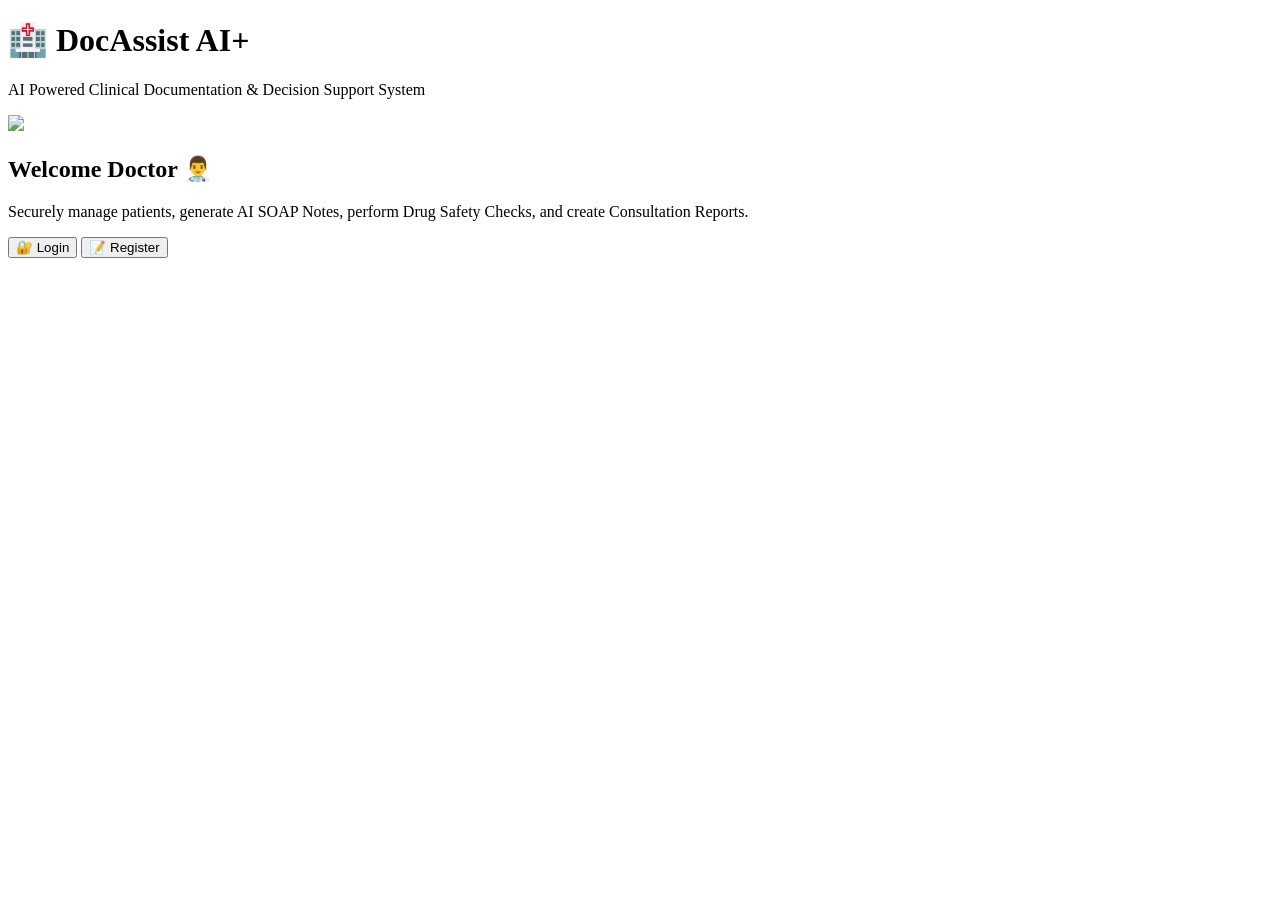
==== index.html @ 0fe5699d "Create index.html" ====
<!DOCTYPE html>
<html lang="en">

<head>

<meta charset="UTF-8">
<meta name="viewport" content="width=device-width, initial-scale=1.0">

<title>DocAssist AI+</title>

<link rel="stylesheet" href="css/index.css">

<link href="https://fonts.googleapis.com/css2?family=Poppins:wght@300;400;600;700&display=swap" rel="stylesheet">

</head>

<body>

<div class="container">

    <div class="welcome-box">

        <h1>🏥 DocAssist AI+</h1>

        <p>
            AI Powered Clinical Documentation &
            Decision Support System
        </p>

        <img src="assets/images/doctor.png" class="doctor">

        <h2>Welcome Doctor 👨‍⚕️</h2>

        <p>

            Securely manage patients,

            generate AI SOAP Notes,

            perform Drug Safety Checks,

            and create Consultation Reports.

        </p>

        <div class="buttons">

            <button onclick="location.href='login.html'">

                🔐 Login

            </button>

            <button onclick="location.href='register.html'">

                📝 Register

            </button>

        </div>

    </div>

</div>

</body>

</html>
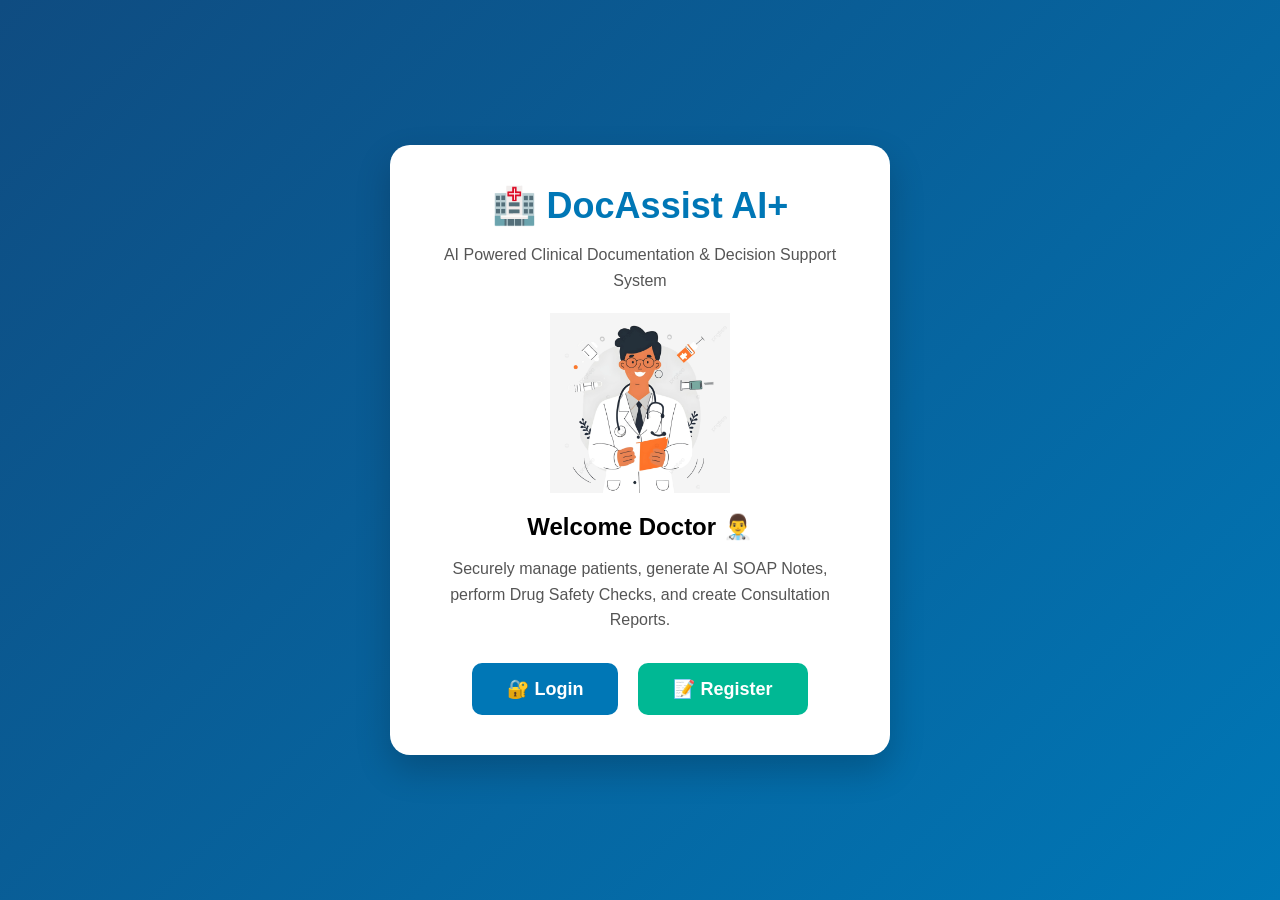
==== commit 19f09355: "Add files via upload" ====
--- a/index.html
+++ b/index.html
@@ -1,68 +1,68 @@
-<!DOCTYPE html>
-<html lang="en">
-
-<head>
-
-<meta charset="UTF-8">
-<meta name="viewport" content="width=device-width, initial-scale=1.0">
-
-<title>DocAssist AI+</title>
-
-<link rel="stylesheet" href="css/index.css">
-
-<link href="https://fonts.googleapis.com/css2?family=Poppins:wght@300;400;600;700&display=swap" rel="stylesheet">
-
-</head>
-
-<body>
-
-<div class="container">
-
-    <div class="welcome-box">
-
-        <h1>🏥 DocAssist AI+</h1>
-
-        <p>
-            AI Powered Clinical Documentation &
-            Decision Support System
-        </p>
-
-        <img src="assets/images/doctor.png" class="doctor">
-
-        <h2>Welcome Doctor 👨‍⚕️</h2>
-
-        <p>
-
-            Securely manage patients,
-
-            generate AI SOAP Notes,
-
-            perform Drug Safety Checks,
-
-            and create Consultation Reports.
-
-        </p>
-
-        <div class="buttons">
-
-            <button onclick="location.href='login.html'">
-
-                🔐 Login
-
-            </button>
-
-            <button onclick="location.href='register.html'">
-
-                📝 Register
-
-            </button>
-
-        </div>
-
-    </div>
-
-</div>
-
-</body>
-
-</html>
+<!DOCTYPE html>
+<html lang="en">
+
+<head>
+
+<meta charset="UTF-8">
+<meta name="viewport" content="width=device-width, initial-scale=1.0">
+
+<title>DocAssist AI+</title>
+
+<link rel="stylesheet" href="css/index.css">
+
+<link href="https://fonts.googleapis.com/css2?family=Poppins:wght@300;400;600;700&display=swap" rel="stylesheet">
+
+</head>
+
+<body>
+
+<div class="container">
+
+    <div class="welcome-box">
+
+        <h1>🏥 DocAssist AI+</h1>
+
+        <p>
+            AI Powered Clinical Documentation &
+            Decision Support System
+        </p>
+
+        <img src="assets/images/doctor.png" class="doctor">
+
+        <h2>Welcome Doctor 👨‍⚕️</h2>
+
+        <p>
+
+            Securely manage patients,
+
+            generate AI SOAP Notes,
+
+            perform Drug Safety Checks,
+
+            and create Consultation Reports.
+
+        </p>
+
+        <div class="buttons">
+
+            <button onclick="location.href='login.html'">
+
+                🔐 Login
+
+            </button>
+
+            <button onclick="location.href='register.html'">
+
+                📝 Register
+
+            </button>
+
+        </div>
+
+    </div>
+
+</div>
+
+</body>
+
+</html>
--- a/css/index.css
+++ b/css/index.css
@@ -0,0 +1,124 @@
+*{
+margin:0;
+padding:0;
+box-sizing:border-box;
+font-family:Poppins,sans-serif;
+}
+
+body{
+
+background:linear-gradient(135deg,#0f4c81,#0077b6);
+
+height:100vh;
+
+display:flex;
+
+justify-content:center;
+
+align-items:center;
+
+}
+
+.welcome-box{
+
+width:500px;
+
+background:white;
+
+padding:40px;
+
+border-radius:20px;
+
+text-align:center;
+
+box-shadow:0 15px 35px rgba(0,0,0,.2);
+
+}
+
+h1{
+
+font-size:36px;
+
+color:#0077b6;
+
+margin-bottom:15px;
+
+}
+
+h2{
+
+margin-top:20px;
+
+margin-bottom:15px;
+
+}
+
+p{
+
+color:#555;
+
+line-height:1.6;
+
+}
+
+.doctor{
+
+width:180px;
+
+margin:20px auto;
+
+display:block;
+
+}
+
+.buttons{
+
+margin-top:30px;
+
+display:flex;
+
+justify-content:center;
+
+gap:20px;
+
+}
+
+button{
+
+padding:15px 35px;
+
+border:none;
+
+border-radius:10px;
+
+font-size:18px;
+
+cursor:pointer;
+
+transition:.3s;
+
+font-weight:600;
+
+}
+
+button:first-child{
+
+background:#0077b6;
+
+color:white;
+
+}
+
+button:last-child{
+
+background:#00b894;
+
+color:white;
+
+}
+
+button:hover{
+
+transform:scale(1.05);
+
+}
